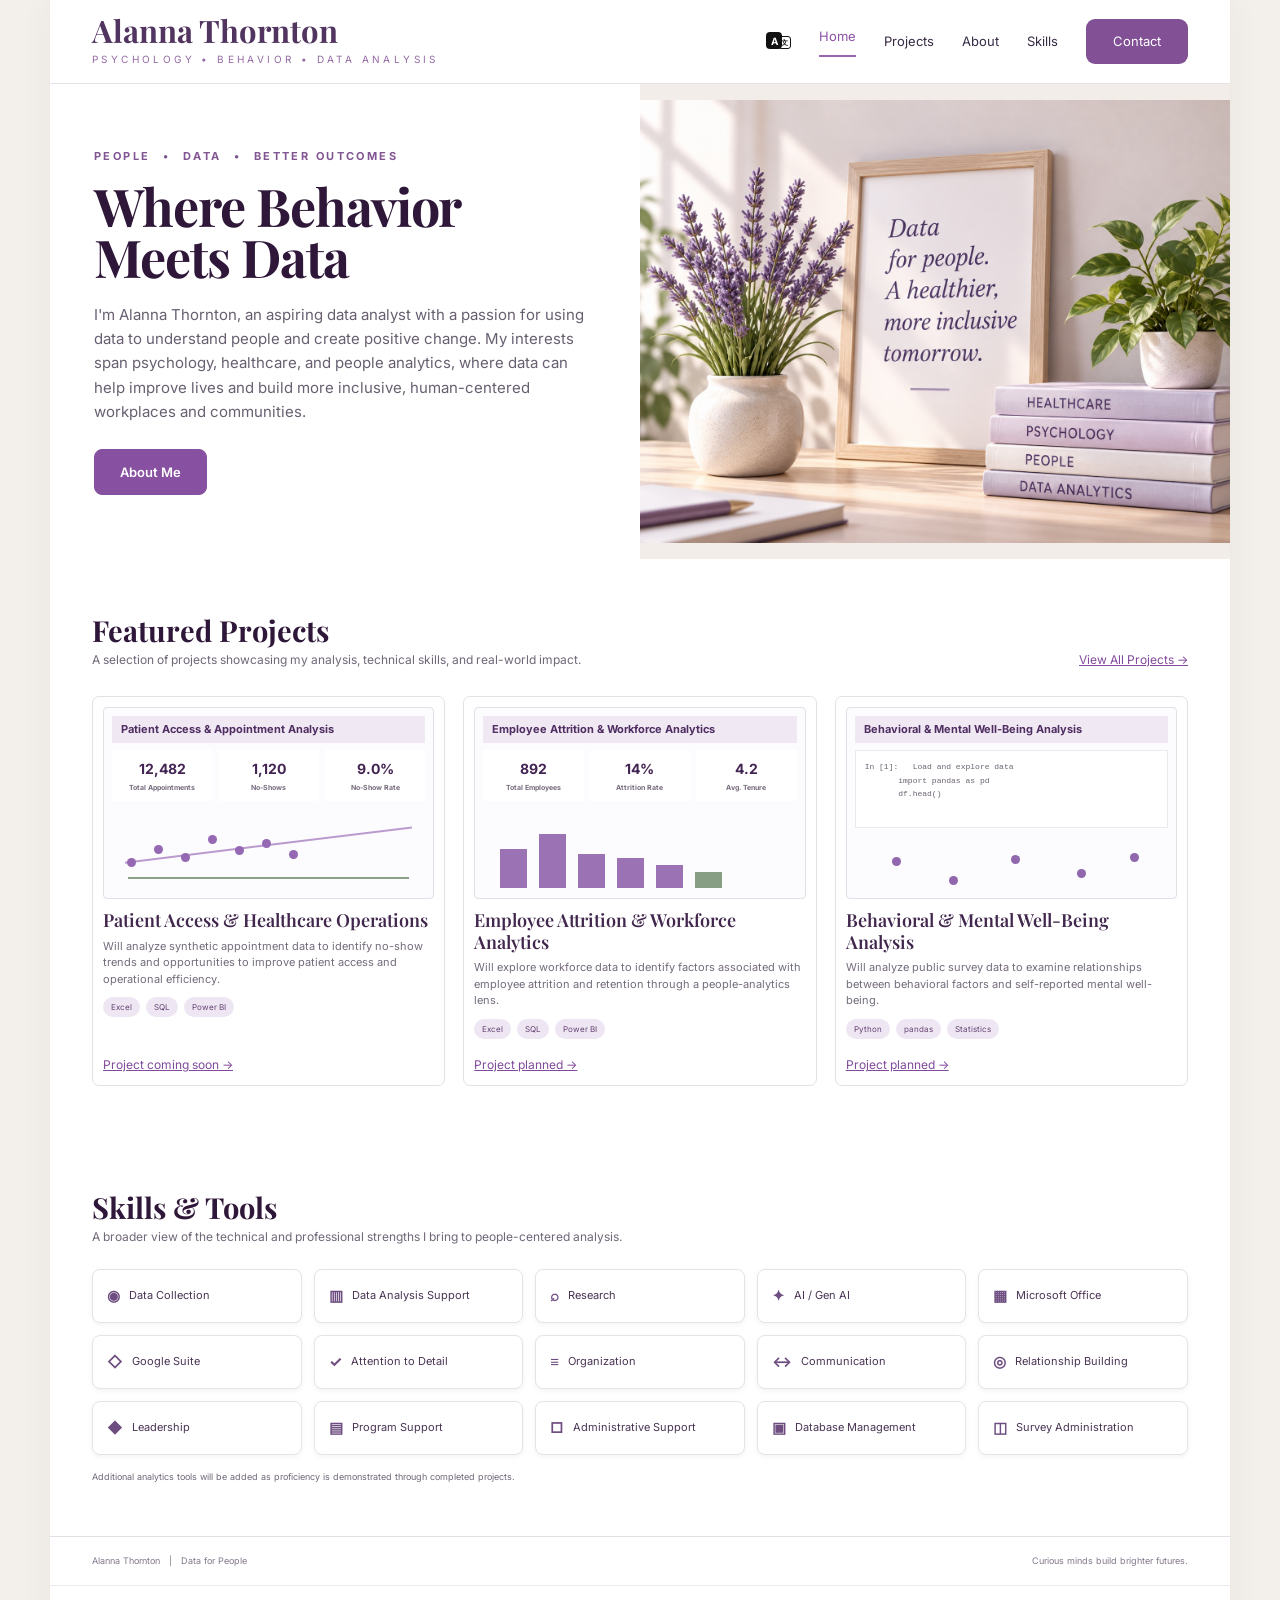
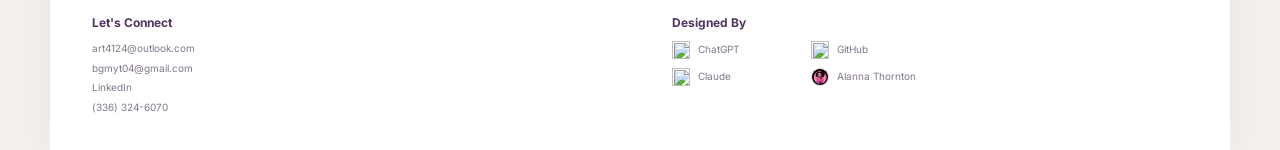
==== index.html @ a2063407 "Refresh site translations" ====
<!DOCTYPE html>
<html lang="en">
<head>
<meta charset="UTF-8">
<meta name="viewport" content="width=device-width,initial-scale=1.0">
<meta name="description" content="Alanna Thornton's data analytics portfolio focused on healthcare, people, and behavioral analytics.">
<title>Alanna Thornton | Data Analytics Portfolio</title>
<link rel="preconnect" href="https://fonts.googleapis.com">
<link rel="preconnect" href="https://fonts.gstatic.com" crossorigin>
<link href="https://fonts.googleapis.com/css2?family=Inter:wght@400;500;600;700&family=Playfair+Display:wght@600;700&display=swap" rel="stylesheet">
<link rel="stylesheet" href="styles.css?v=20260917-5">
<link rel="stylesheet" href="hero-fix.css?v=3">
<link rel="stylesheet" href="nav.css?v=4">
<link rel="stylesheet" href="footer.css?v=5">
<script src="language.js?v=2" defer></script>
<script src="contact-language.js?v=1" defer></script>
<script src="skills-language.js?v=1" defer></script>
<style>.hero h1{font-size:52px}@media(max-width:900px){.hero h1{font-size:48px}}@media(max-width:560px){.hero h1{font-size:40px}}</style>
</head>
<body id="top">
<div class="page-shell">
<header class="site-header">
<div class="wordmark"><strong>Alanna Thornton</strong><span>PSYCHOLOGY • BEHAVIOR • DATA ANALYSIS</span></div>
<nav aria-label="Main navigation">
<a class="active" href="#top">Home</a>
<div class="nav-dropdown">
<a href="projects.html">Projects</a>
<div class="nav-dropdown-menu" aria-label="Project categories">
<a href="healthcare.html">Healthcare</a>
<a href="workforce.html">Workforce</a>
<a href="behavioral.html">Behavioral</a>
</div>
</div>
<div class="nav-dropdown">
<a href="about.html">About</a>
<div class="nav-dropdown-menu" aria-label="About sections">
<a href="about.html#who-i-am">Who I Am</a>
<a href="about.html#work-experience">Work Experience</a>
<a href="about.html#certificates">Certificates</a>
</div>
</div>
<a href="#skills">Skills</a>
<a class="connect" data-contact-nav href="contact.html">Contact</a>
</nav>
</header>
<main>
<section class="hero">
<div class="hero-copy"><p class="kicker">PEOPLE <span>•</span> DATA <span>•</span> BETTER OUTCOMES</p><h1>Where Behavior<br>Meets Data</h1><p>I'm Alanna Thornton, an aspiring data analyst with a passion for using data to understand people and create positive change. My interests span psychology, healthcare, and people analytics, where data can help improve lives and build more inclusive, human-centered workplaces and communities.</p><div class="actions"><a class="btn primary" href="about.html">About Me</a></div></div>
<div class="hero-art"><img src="hero.png?v=1" alt="Lavender flowers, a framed message about data for people, a plant, and books labeled healthcare, psychology, people, and data analytics"></div>
</section>
<section class="projects section" id="projects">
<div class="section-title"><div><h2>Featured Projects</h2><p>A selection of projects showcasing my analysis, technical skills, and real-world impact.</p></div><a href="projects.html">View All Projects →</a></div>
<div class="cards">
<article class="project-card"><div class="preview healthcare"><div class="preview-title">Patient Access & Appointment Analysis</div><div class="metrics"><b>12,482<small>Total Appointments</small></b><b>1,120<small>No-Shows</small></b><b>9.0%<small>No-Show Rate</small></b></div><div class="line-chart"><i></i><i></i><i></i><i></i><i></i><i></i><i></i></div><div class="baseline"></div></div><h3>Patient Access & Healthcare Operations</h3><p>Will analyze synthetic appointment data to identify no-show trends and opportunities to improve patient access and operational efficiency.</p><div class="chips"><span>Excel</span><span>SQL</span><span>Power BI</span></div><a class="project-link" href="#">Project coming soon →</a></article>
<article class="project-card"><div class="preview workforce"><div class="preview-title">Employee Attrition & Workforce Analytics</div><div class="metrics"><b>892<small>Total Employees</small></b><b>14%<small>Attrition Rate</small></b><b>4.2<small>Avg. Tenure</small></b></div><div class="bar-chart"><i></i><i></i><i></i><i></i><i></i><i></i></div></div><h3>Employee Attrition & Workforce Analytics</h3><p>Will explore workforce data to identify factors associated with employee attrition and retention through a people-analytics lens.</p><div class="chips"><span>Excel</span><span>SQL</span><span>Power BI</span></div><a class="project-link" href="#">Project planned →</a></article>
<article class="project-card"><div class="preview behavior"><div class="preview-title">Behavioral & Mental Well-Being Analysis</div><div class="code">In [1]: &nbsp; Load and explore data<br>&nbsp;&nbsp;&nbsp;&nbsp;&nbsp;&nbsp;&nbsp;import pandas as pd<br>&nbsp;&nbsp;&nbsp;&nbsp;&nbsp;&nbsp;&nbsp;df.head()</div><div class="scatter"><i></i><i></i><i></i><i></i><i></i></div></div><h3>Behavioral & Mental Well-Being Analysis</h3><p>Will analyze public survey data to examine relationships between behavioral factors and self-reported mental well-being.</p><div class="chips"><span>Python</span><span>pandas</span><span>Statistics</span></div><a class="project-link" href="#">Project planned →</a></article>
</div>
</section>
<section class="lower section"><div class="skills skills-expanded" id="skills"><h2>Skills & Tools</h2><p>A broader view of the technical and professional strengths I bring to people-centered analysis.</p><div class="skill-grid"><span><b>◉</b> Data Collection</span><span><b>▥</b> Data Analysis Support</span><span><b>⌕</b> Research</span><span><b>✦</b> AI / Gen AI</span><span><b>▦</b> Microsoft Office</span><span><b>◇</b> Google Suite</span><span><b>✓</b> Attention to Detail</span><span><b>≡</b> Organization</span><span><b>↔</b> Communication</span><span><b>◎</b> Relationship Building</span><span data-skill-key="leadership"><b>◆</b> Leadership</span><span data-skill-key="program"><b>▤</b> Program Support</span><span data-skill-key="admin"><b>□</b> Administrative Support</span><span data-skill-key="database"><b>▣</b> Database Management</span><span data-skill-key="surveys"><b>◫</b> Survey Administration</span></div><p class="note">Additional analytics tools will be added as proficiency is demonstrated through completed projects.</p></div></section>
</main>
<footer class="home-footer">
<div class="footer-note"><span>Alanna Thornton &nbsp; | &nbsp; Data for People</span><span>Curious minds build brighter futures.</span></div>
<div class="footer-columns">
<div class="footer-connect">
<strong>Let's Connect</strong>
<a href="mailto:art4124@outlook.com">art4124@outlook.com</a>
<a href="mailto:bgmyt04@gmail.com">bgmyt04@gmail.com</a>
<a href="https://www.linkedin.com/in/alannathornton" target="_blank" rel="noopener noreferrer">LinkedIn</a>
<a href="tel:+13363246070">(336) 324-6070</a>
</div>
<div class="footer-designed">
<strong>Designed By</strong>
<div class="design-list">
<a class="design-item" href="https://chatgpt.com/" target="_blank" rel="noopener noreferrer"><img class="design-icon" src="https://chatgpt.com/favicon.ico" alt="">ChatGPT</a>
<a class="design-item" href="https://github.com/art4124/data-analytics-portfolio" target="_blank" rel="noopener noreferrer"><img class="design-icon" src="https://cdn.simpleicons.org/github/51345F" alt="">GitHub</a>
<a class="design-item" href="https://claude.ai/" target="_blank" rel="noopener noreferrer"><img class="design-icon" src="https://cdn.simpleicons.org/claude/D97757" alt="">Claude</a>
<a class="design-item" href="about.html"><img class="design-icon personal" src="icon.WEBP?v=1" alt="">Alanna Thornton</a>
</div>
</div>
</div>
</footer>
</div>
</body>
</html>
---- styles.css ----
:root{--lav:#A78BCA;--plum:#51345F;--deep:#2f1739;--light:#EAE1F2;--sage:#879D84;--ivory:#FAF8F5;--paper:#fff;--gray:#E9E7EB;--text:#29242D;--muted:#706778;--line:#e5dfe7;--panel:#f8f4f8}*{box-sizing:border-box}html{scroll-behavior:smooth}body{margin:0;background:#f3f0eb;color:var(--text);font-family:Inter,sans-serif;line-height:1.55}.page-shell{width:min(1180px,100%);margin:0 auto;background:#fff;box-shadow:0 0 32px rgba(60,45,55,.05)}.site-header{height:84px;padding:0 42px;display:flex;align-items:center;justify-content:space-between;border-bottom:1px solid var(--line);background:#fff}.wordmark{text-decoration:none;color:var(--plum);display:flex;flex-direction:column}.wordmark strong{font:700 31px/1 'Playfair Display',serif}.wordmark span{font-size:10px;letter-spacing:.34em;margin-top:6px;color:#9469a3}.site-header nav{display:flex;align-items:center;gap:28px}.site-header nav a{font-size:13px;text-decoration:none;color:#382b45}.site-header nav .active{color:#8b52a4;border-bottom:2px solid #9a66b2;padding-bottom:8px}.site-header .connect{background:#815095;color:#fff;padding:12px 27px;border-radius:9px}.hero{display:grid;grid-template-columns:51% 49%;min-height:475px;background:#fff}.hero-copy{padding:56px 38px 54px 42px;display:flex;flex-direction:column;justify-content:center}.kicker{font-size:11px;letter-spacing:.22em;color:#825593;font-weight:700;margin:0 0 16px}.kicker span{padding:0 7px;color:#795386}.hero h1,.section-title h2,.about h2,.lower h2{font-family:'Playfair Display',serif;color:var(--deep)}.hero h1{font-size:54px;line-height:.98;letter-spacing:-.02em;margin:0 0 20px}.hero-copy>p:not(.kicker){max-width:560px;margin:0 0 25px;color:#685f70;font-size:15px;line-height:1.62}.actions,.contact-actions{display:flex;gap:14px;flex-wrap:wrap}.btn{display:inline-flex;align-items:center;justify-content:center;text-decoration:none;padding:12px 25px;border-radius:8px;font-size:13px;font-weight:600;transition:.2s ease}.btn.primary{background:#8750a1;color:#fff;border:1px solid #8750a1}.btn.outline{border:1px solid #9567aa;color:#684177;background:#fff}.btn:hover{transform:translateY(-1px)}.hero-art{overflow:hidden;background:#f3ede9}.hero-art img{display:block;width:100%;height:100%;min-height:475px;object-fit:cover}.section{padding:56px 42px}.projects{background:#fff}.section-title{display:flex;justify-content:space-between;align-items:flex-end;gap:28px;margin-bottom:26px}.section-title h2,.about h2,.lower h2{font-size:29px;line-height:1.08;margin:0}.section-title p,.lower p{font-size:12px;color:var(--muted);margin:5px 0 0}.section-title>a,.project-link{color:#814a9b;font-size:12px}.cards{display:grid;grid-template-columns:repeat(3,1fr);gap:18px}.project-card{border:1px solid var(--line);border-radius:7px;padding:10px;background:#fff;display:flex;flex-direction:column;min-height:390px}.preview{height:192px;border:1px solid #e4dfe6;border-radius:4px;background:#fcfbfd;padding:8px;overflow:hidden}.preview-title{height:27px;padding:5px 9px;background:#f0e9f4;color:#4f2e62;font-size:11px;font-weight:700}.metrics{display:grid;grid-template-columns:repeat(3,1fr);gap:6px;margin:7px 0}.metrics b{background:#fff;text-align:center;color:#432452;padding:8px 2px;font-size:14px}.metrics small{display:block;color:#776d7e;font-size:7px;margin-top:3px}.line-chart{height:68px;display:flex;align-items:flex-end;gap:18px;padding:9px 15px;position:relative}.line-chart:before{content:"";position:absolute;left:13px;right:13px;top:36px;border-top:2px solid #9f73b9;transform:skewY(-7deg);opacity:.7}.line-chart i{width:9px;height:9px;border-radius:50%;background:#9568b3;position:relative;z-index:2}.line-chart i:nth-child(2){transform:translateY(-13px)}.line-chart i:nth-child(3){transform:translateY(-5px)}.line-chart i:nth-child(4){transform:translateY(-23px)}.line-chart i:nth-child(5){transform:translateY(-12px)}.line-chart i:nth-child(6){transform:translateY(-19px)}.line-chart i:nth-child(7){transform:translateY(-8px)}.baseline{margin:1px 16px;border-top:2px solid #8aa087}.bar-chart{height:88px;display:flex;align-items:flex-end;gap:12px;padding:8px 17px}.bar-chart i{width:27px;background:#9b72b4;height:55%}.bar-chart i:nth-child(2){height:76%}.bar-chart i:nth-child(3){height:48%}.bar-chart i:nth-child(4){height:42%}.bar-chart i:nth-child(5){height:32%}.bar-chart i:nth-child(6){height:23%;background:#879D84}.code{font:8px/1.7 monospace;color:#6b6271;background:#fff;border:1px solid #ece8ee;margin-top:7px;padding:9px;height:78px}.scatter{height:70px;position:relative}.scatter i{position:absolute;width:9px;height:9px;border-radius:50%;background:#9066ad}.scatter i:nth-child(1){left:12%;top:42%}.scatter i:nth-child(2){left:30%;top:69%}.scatter i:nth-child(3){left:50%;top:39%}.scatter i:nth-child(4){left:71%;top:58%}.scatter i:nth-child(5){left:88%;top:36%}.project-card h3{font:600 18px/1.2 'Playfair Display',serif;color:#41264d;margin:11px 0 6px}.project-card>p{font-size:11px;line-height:1.5;color:#746b7b;margin:0 0 10px}.chips{display:flex;gap:6px;margin:0 0 9px;flex-wrap:wrap}.chips span{font-size:8px;background:#eee7f3;color:#654273;border-radius:12px;padding:4px 8px}.project-link{margin-top:auto;display:inline-block}.about{position:relative;background:linear-gradient(90deg,#faf8fb,#f5eff5);display:grid;grid-template-columns:42% 58%;gap:48px;align-items:center;border-top:1px solid #eee8ef;border-bottom:1px solid #eee8ef;padding-top:64px;padding-bottom:64px;overflow:hidden}.about:before{content:"❧";position:absolute;left:-8px;bottom:-24px;font-size:145px;color:#cbb8dc;opacity:.35;transform:rotate(-23deg)}.about-heading,.about-copy{position:relative;z-index:1}.about-copy{border-left:1px solid #d7ccd9;padding-left:42px}.about-copy p{font-size:13px;line-height:1.65;color:#71677b;margin:0 0 20px;max-width:560px}.about-copy .btn{padding:10px 18px;font-size:11px}.lower{display:block;background:#fff;padding-top:50px;padding-bottom:52px}.skills{padding:0;border:0}.skill-grid{display:grid;grid-template-columns:repeat(5,minmax(0,1fr));gap:12px;margin-top:22px}.skill-grid span{display:flex;align-items:center;gap:9px;min-height:54px;background:#fff;border:1px solid #e7e1e8;border-radius:8px;padding:12px 14px;font-size:11px;line-height:1.35;color:#493454;box-shadow:0 2px 5px rgba(63,45,70,.05)}.skill-grid b{font-size:15px;color:#6e4e80;flex:0 0 auto}.note{margin-top:15px!important;font-size:9px!important}.contact{padding-left:40px}.contact p{max-width:430px;line-height:1.55;margin:6px 0 18px}.contact .btn{padding:11px 18px;font-size:11px}.disabled{opacity:.76;cursor:default;pointer-events:none}footer{padding:17px 42px;display:flex;justify-content:space-between;gap:20px;font-size:9px;color:#82778a;background:#fff;border-top:1px solid #e5dee7}@media(max-width:900px){.site-header{height:auto;padding:18px 24px;align-items:flex-start}.wordmark strong{font-size:25px}.site-header nav{gap:14px;flex-wrap:wrap;justify-content:flex-end}.site-header nav a{font-size:11px}.site-header .connect{padding:9px 13px}.hero{grid-template-columns:1fr}.hero-copy{padding:54px 30px}.hero h1{font-size:50px}.hero-art img{min-height:390px}.cards{grid-template-columns:1fr}.project-card{min-height:0}.preview{height:230px}.about{grid-template-columns:1fr}.about-copy{border-left:0;border-top:1px solid #d7ccd9;padding:28px 0 0}.skill-grid{grid-template-columns:repeat(3,1fr)}}@media(max-width:560px){.site-header{display:block}.wordmark{margin-bottom:17px}.site-header nav{justify-content:flex-start}.site-header nav a{font-size:10px}.hero-copy,.section{padding-left:22px;padding-right:22px}.hero h1{font-size:42px}.hero-art img{min-height:300px}.section-title{display:block}.section-title>a{display:inline-block;margin-top:10px}.section{padding-top:44px;padding-bottom:44px}.skill-grid{grid-template-columns:1fr}.about:before{font-size:100px}.contact-actions{align-items:stretch;flex-direction:column}.contact .btn{width:100%}footer{padding:16px 22px;flex-direction:column}}
---- hero-fix.css ----
.page-shell{overflow-x:hidden}.hero{display:grid;grid-template-columns:50% 50%;min-height:430px;background:#fff;overflow:hidden}.hero-copy{padding:52px 44px;display:flex;flex-direction:column;justify-content:center;min-width:0}.hero-art{position:relative;display:flex;align-items:center;justify-content:center;overflow:hidden;background:#f3ede9;min-height:430px;min-width:0}.hero-art img{width:100%;max-width:100%;height:100%;display:block;object-fit:contain;object-position:center center;background:#f3ede9}@media(max-width:900px){.hero{grid-template-columns:1fr}.hero-art{min-height:330px}.hero-art img{height:330px;object-fit:contain}}@media(max-width:560px){.hero-copy{padding:42px 22px}.hero-art{min-height:260px}.hero-art img{height:260px;object-fit:contain}}
---- nav.css ----
.site-header nav> a,.site-header nav .nav-dropdown>a{transition:color .2s ease,opacity .2s ease}.site-header nav> a:not(.active):hover,.site-header nav .nav-dropdown>a:hover{color:#8750a1}.nav-dropdown{position:relative;display:flex;align-items:center}.nav-dropdown>a{font-size:13px;text-decoration:none;color:#382b45;white-space:nowrap}.nav-dropdown-menu{position:absolute;top:calc(100% + 12px);left:50%;z-index:50;min-width:170px;padding:8px;background:#fff;border:1px solid #e5dfe7;border-radius:9px;box-shadow:0 12px 28px rgba(60,45,55,.12);opacity:0;visibility:hidden;pointer-events:none;transform:translate(-50%,-6px);transition:opacity .18s ease,transform .18s ease,visibility .18s ease}.nav-dropdown:hover .nav-dropdown-menu,.nav-dropdown:focus-within .nav-dropdown-menu{opacity:1;visibility:visible;pointer-events:auto;transform:translate(-50%,0)}.nav-dropdown-menu a{display:block;padding:9px 11px;border-radius:6px;font-size:12px!important;line-height:1.2;text-decoration:none;color:#4b3b53!important;white-space:nowrap;transition:background .18s ease,color .18s ease}.nav-dropdown-menu a:hover,.nav-dropdown-menu a:focus-visible{background:#f2ebf6;color:#76468b!important}.nav-dropdown-menu::before{content:"";position:absolute;left:0;right:0;top:-13px;height:13px}.language-switcher{position:relative;display:flex;align-items:center;flex:0 0 auto}.language-toggle{position:relative;width:25px;height:20px;padding:0;border:0;background:transparent;cursor:pointer}.lang-glyph{position:absolute;display:flex;align-items:center;justify-content:center;font-family:Inter,sans-serif;font-weight:700;line-height:1}.lang-a{left:0;top:1px;width:16px;height:17px;border-radius:4px;background:#111;color:#fff;font-size:10px;z-index:2}.lang-char{left:12px;top:5px;width:13px;height:13px;border:1.1px solid #111;border-radius:3px;background:#fff;color:#111;font-size:7px;z-index:1}.language-toggle:hover .lang-a,.language-toggle:focus-visible .lang-a{background:#51345f}.language-toggle:focus-visible{outline:2px solid #a78bca;outline-offset:2px;border-radius:4px}.language-menu{position:absolute;top:calc(100% + 10px);left:0;z-index:60;min-width:142px;padding:7px;background:#fff;border:1px solid #e5dfe7;border-radius:9px;box-shadow:0 12px 28px rgba(60,45,55,.14);opacity:0;visibility:hidden;pointer-events:none;transform:translateY(-5px);transition:opacity .18s ease,transform .18s ease,visibility .18s ease}.language-switcher.open .language-menu{opacity:1;visibility:visible;pointer-events:auto;transform:translateY(0)}.language-menu button{width:100%;border:0;background:transparent;border-radius:6px;padding:9px 10px;text-align:left;font:500 12px/1.2 Inter,sans-serif;color:#4b3b53;cursor:pointer}.language-menu button:hover,.language-menu button:focus-visible{background:#f2ebf6;color:#76468b;outline:none}.language-menu button.active{background:#eee7f3;color:#654273;font-weight:700}@media(max-width:900px){.nav-dropdown-menu{left:0;transform:translate(0,-6px)}.nav-dropdown:hover .nav-dropdown-menu,.nav-dropdown:focus-within .nav-dropdown-menu{transform:translate(0,0)}.language-menu{left:0}}
---- footer.css ----
.home-footer{display:block;padding:0;background:#fff;border-top:1px solid #e5dee7;color:#82778a}.footer-note{padding:17px 42px;display:flex;justify-content:space-between;gap:20px;font-size:9px;border-bottom:1px solid #eee8ef}.footer-columns{display:grid;grid-template-columns:repeat(2,minmax(0,1fr));gap:64px;padding:30px 42px 36px}.footer-connect,.footer-designed{display:flex;flex-direction:column;align-items:flex-start;gap:5px}.footer-connect{max-width:240px}.footer-connect strong,.footer-designed strong{font-size:12px;line-height:1.2;color:#51345f;margin-bottom:6px}.footer-connect a{font-size:10px;line-height:1.45;color:#82778a;text-decoration:none;transition:color .18s ease}.footer-connect a:hover,.footer-connect a:focus-visible{color:#8750a1;text-decoration:underline}.footer-designed{max-width:260px}.design-list{display:grid;grid-template-columns:repeat(2,minmax(0,1fr));gap:9px 18px;width:100%}.design-item{display:flex;align-items:center;gap:8px;min-width:0;font-size:10px;line-height:1.35;color:#82778a;text-decoration:none;transition:color .18s ease}.design-item:hover,.design-item:focus-visible{color:#8750a1}.design-icon{width:18px;height:18px;flex:0 0 18px;display:block;object-fit:contain}.design-icon.personal{border-radius:50%;object-fit:cover;border:1px solid #ded2e3}@media(max-width:560px){.footer-note{padding:16px 22px;flex-direction:column;gap:5px}.footer-columns{grid-template-columns:1fr;padding:26px 22px 30px;gap:28px}.footer-connect,.footer-designed{max-width:none}.design-list{grid-template-columns:repeat(2,minmax(0,1fr));max-width:330px}}
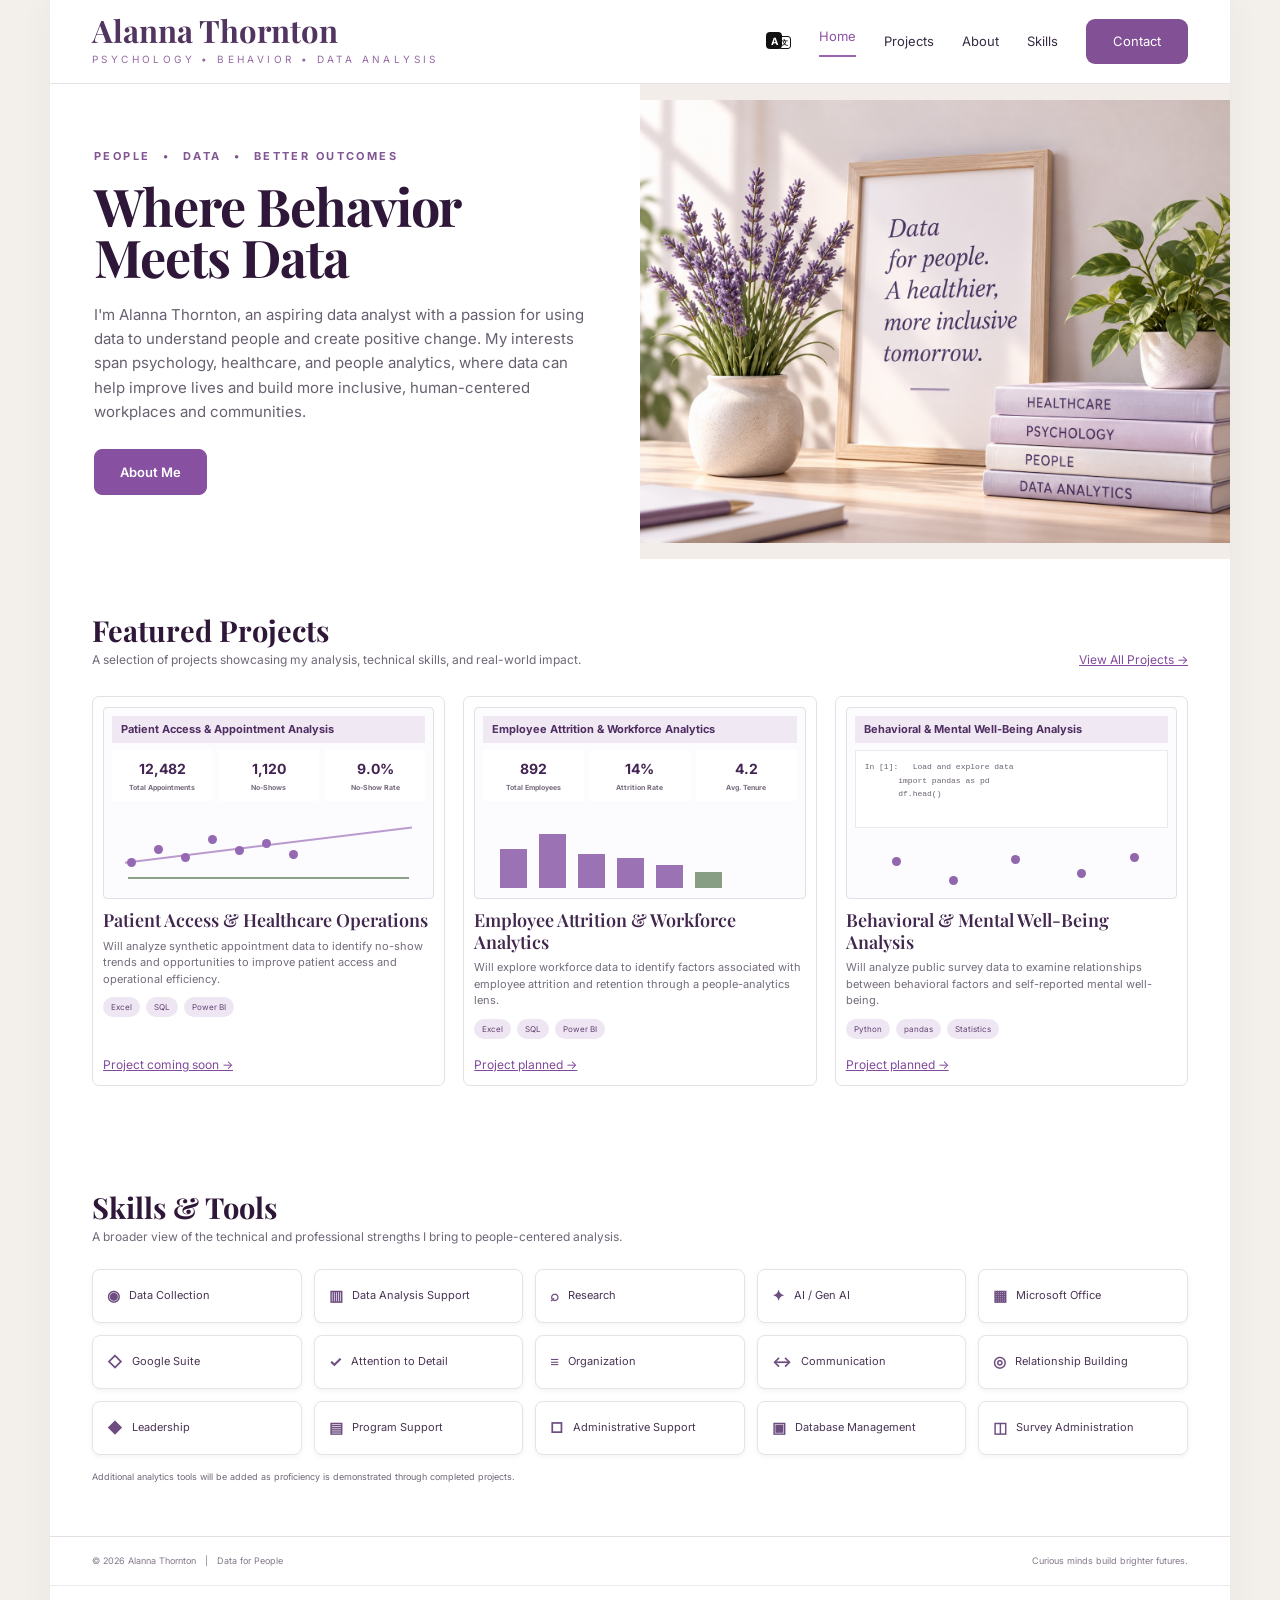
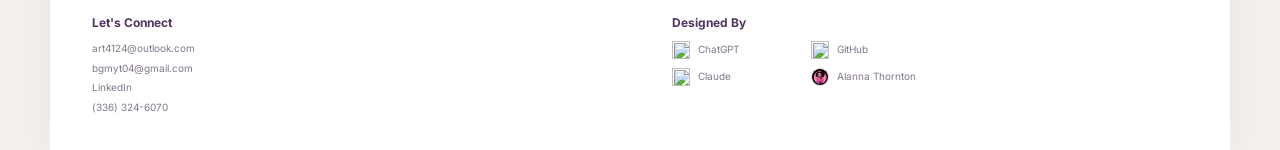
==== commit 0d212e36: "Add copyright year to portfolio footer" ====
--- a/index.html
+++ b/index.html
@@ -12,9 +12,9 @@
 <link rel="stylesheet" href="hero-fix.css?v=3">
 <link rel="stylesheet" href="nav.css?v=4">
 <link rel="stylesheet" href="footer.css?v=5">
-<script src="language.js?v=2" defer></script>
-<script src="contact-language.js?v=1" defer></script>
-<script src="skills-language.js?v=1" defer></script>
+<script src="language.js?v=3" defer></script>
+<script src="contact-language.js?v=3" defer></script>
+<script src="skills-language.js?v=3" defer></script>
 <style>.hero h1{font-size:52px}@media(max-width:900px){.hero h1{font-size:48px}}@media(max-width:560px){.hero h1{font-size:40px}}</style>
 </head>
 <body id="top">
@@ -59,7 +59,7 @@
 <section class="lower section"><div class="skills skills-expanded" id="skills"><h2>Skills & Tools</h2><p>A broader view of the technical and professional strengths I bring to people-centered analysis.</p><div class="skill-grid"><span><b>◉</b> Data Collection</span><span><b>▥</b> Data Analysis Support</span><span><b>⌕</b> Research</span><span><b>✦</b> AI / Gen AI</span><span><b>▦</b> Microsoft Office</span><span><b>◇</b> Google Suite</span><span><b>✓</b> Attention to Detail</span><span><b>≡</b> Organization</span><span><b>↔</b> Communication</span><span><b>◎</b> Relationship Building</span><span data-skill-key="leadership"><b>◆</b> Leadership</span><span data-skill-key="program"><b>▤</b> Program Support</span><span data-skill-key="admin"><b>□</b> Administrative Support</span><span data-skill-key="database"><b>▣</b> Database Management</span><span data-skill-key="surveys"><b>◫</b> Survey Administration</span></div><p class="note">Additional analytics tools will be added as proficiency is demonstrated through completed projects.</p></div></section>
 </main>
 <footer class="home-footer">
-<div class="footer-note"><span>Alanna Thornton &nbsp; | &nbsp; Data for People</span><span>Curious minds build brighter futures.</span></div>
+<div class="footer-note"><span>© 2026 Alanna Thornton &nbsp; | &nbsp; Data for People</span><span>Curious minds build brighter futures.</span></div>
 <div class="footer-columns">
 <div class="footer-connect">
 <strong>Let's Connect</strong>
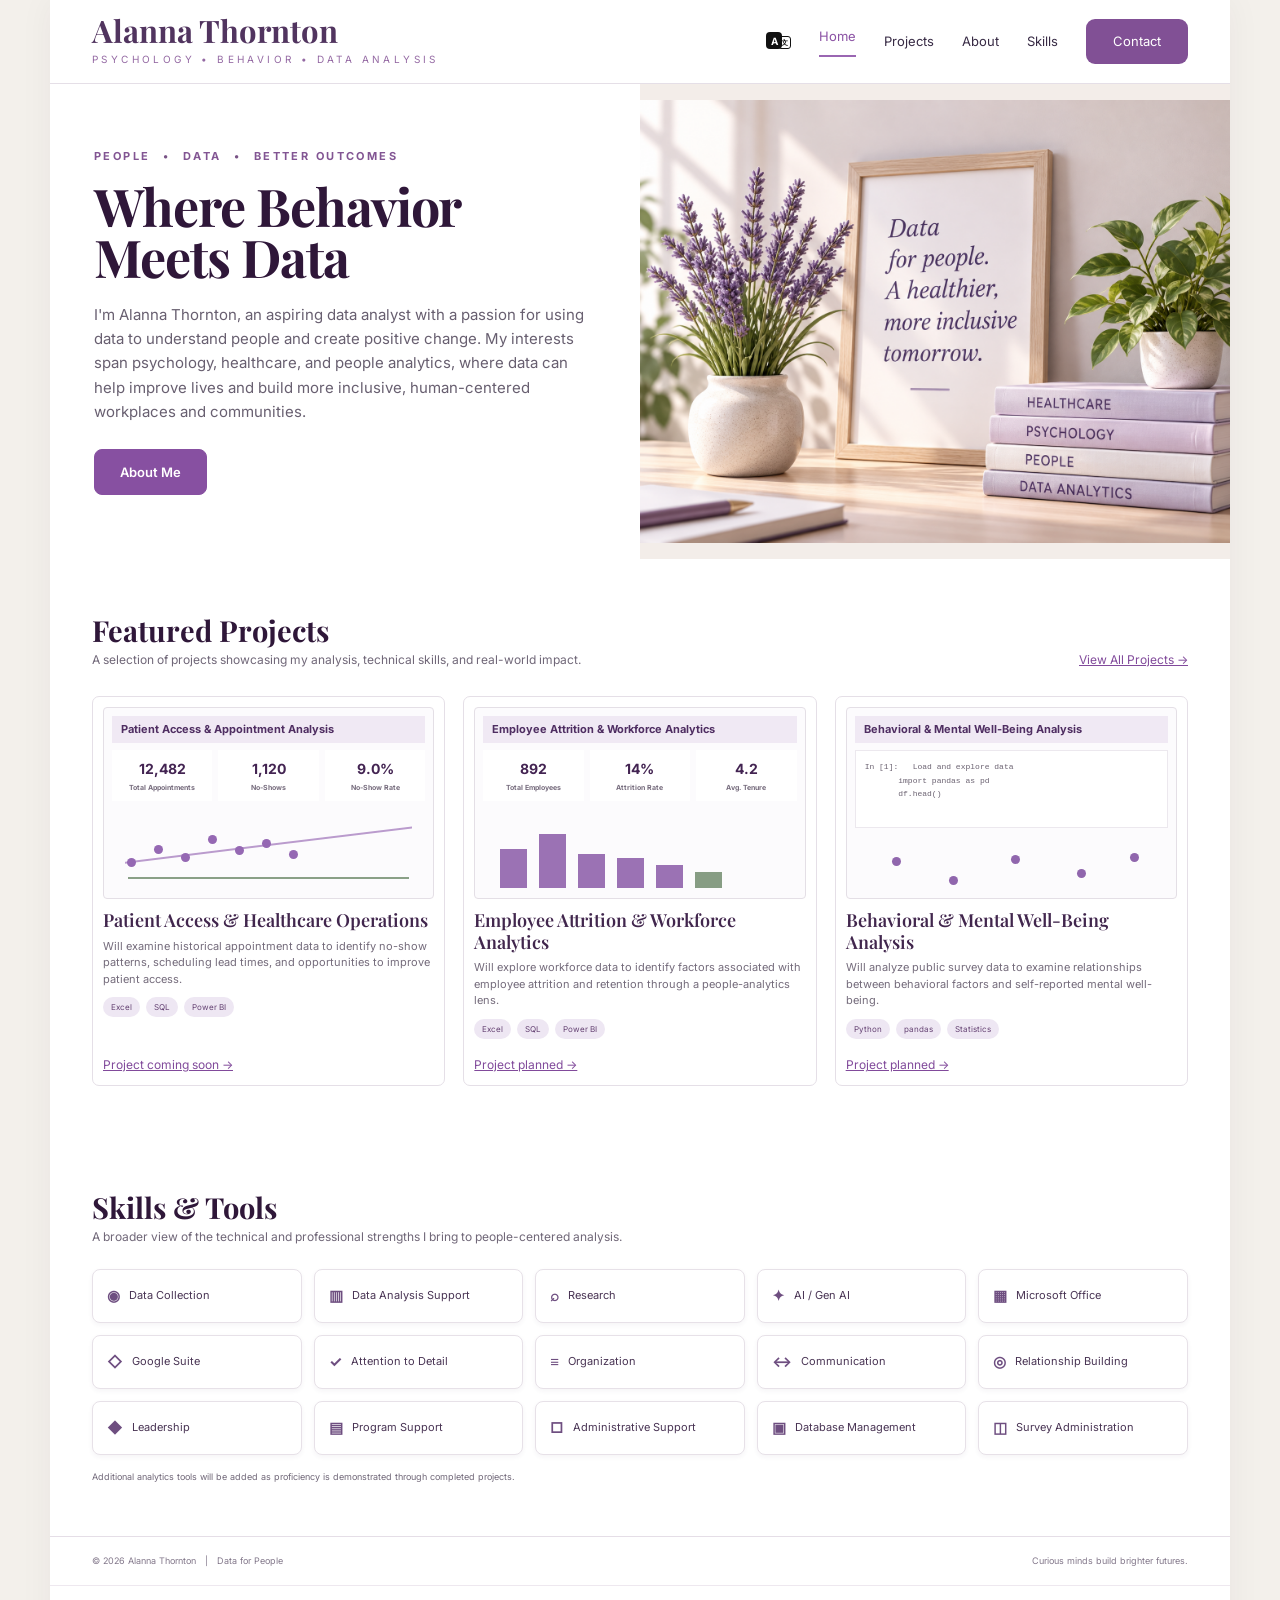
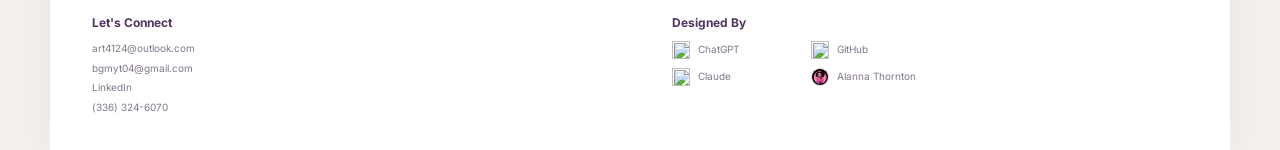
==== commit e1a51780: "Use Kaggle Medical Appointment No Shows for Project 01 card" ====
--- a/index.html
+++ b/index.html
@@ -51,7 +51,7 @@
 <section class="projects section" id="projects">
 <div class="section-title"><div><h2>Featured Projects</h2><p>A selection of projects showcasing my analysis, technical skills, and real-world impact.</p></div><a href="projects.html">View All Projects →</a></div>
 <div class="cards">
-<article class="project-card"><div class="preview healthcare"><div class="preview-title">Patient Access & Appointment Analysis</div><div class="metrics"><b>12,482<small>Total Appointments</small></b><b>1,120<small>No-Shows</small></b><b>9.0%<small>No-Show Rate</small></b></div><div class="line-chart"><i></i><i></i><i></i><i></i><i></i><i></i><i></i></div><div class="baseline"></div></div><h3>Patient Access & Healthcare Operations</h3><p>Will analyze synthetic appointment data to identify no-show trends and opportunities to improve patient access and operational efficiency.</p><div class="chips"><span>Excel</span><span>SQL</span><span>Power BI</span></div><a class="project-link" href="#">Project coming soon →</a></article>
+<article class="project-card"><div class="preview healthcare"><div class="preview-title">Patient Access & Appointment Analysis</div><div class="metrics"><b>12,482<small>Total Appointments</small></b><b>1,120<small>No-Shows</small></b><b>9.0%<small>No-Show Rate</small></b></div><div class="line-chart"><i></i><i></i><i></i><i></i><i></i><i></i><i></i></div><div class="baseline"></div></div><h3>Patient Access & Healthcare Operations</h3><p>Will examine historical appointment data to identify no-show patterns, scheduling lead times, and opportunities to improve patient access.</p><div class="chips"><span>Excel</span><span>SQL</span><span>Power BI</span></div><a class="project-link" href="#">Project coming soon →</a></article>
 <article class="project-card"><div class="preview workforce"><div class="preview-title">Employee Attrition & Workforce Analytics</div><div class="metrics"><b>892<small>Total Employees</small></b><b>14%<small>Attrition Rate</small></b><b>4.2<small>Avg. Tenure</small></b></div><div class="bar-chart"><i></i><i></i><i></i><i></i><i></i><i></i></div></div><h3>Employee Attrition & Workforce Analytics</h3><p>Will explore workforce data to identify factors associated with employee attrition and retention through a people-analytics lens.</p><div class="chips"><span>Excel</span><span>SQL</span><span>Power BI</span></div><a class="project-link" href="#">Project planned →</a></article>
 <article class="project-card"><div class="preview behavior"><div class="preview-title">Behavioral & Mental Well-Being Analysis</div><div class="code">In [1]: &nbsp; Load and explore data<br>&nbsp;&nbsp;&nbsp;&nbsp;&nbsp;&nbsp;&nbsp;import pandas as pd<br>&nbsp;&nbsp;&nbsp;&nbsp;&nbsp;&nbsp;&nbsp;df.head()</div><div class="scatter"><i></i><i></i><i></i><i></i><i></i></div></div><h3>Behavioral & Mental Well-Being Analysis</h3><p>Will analyze public survey data to examine relationships between behavioral factors and self-reported mental well-being.</p><div class="chips"><span>Python</span><span>pandas</span><span>Statistics</span></div><a class="project-link" href="#">Project planned →</a></article>
 </div>
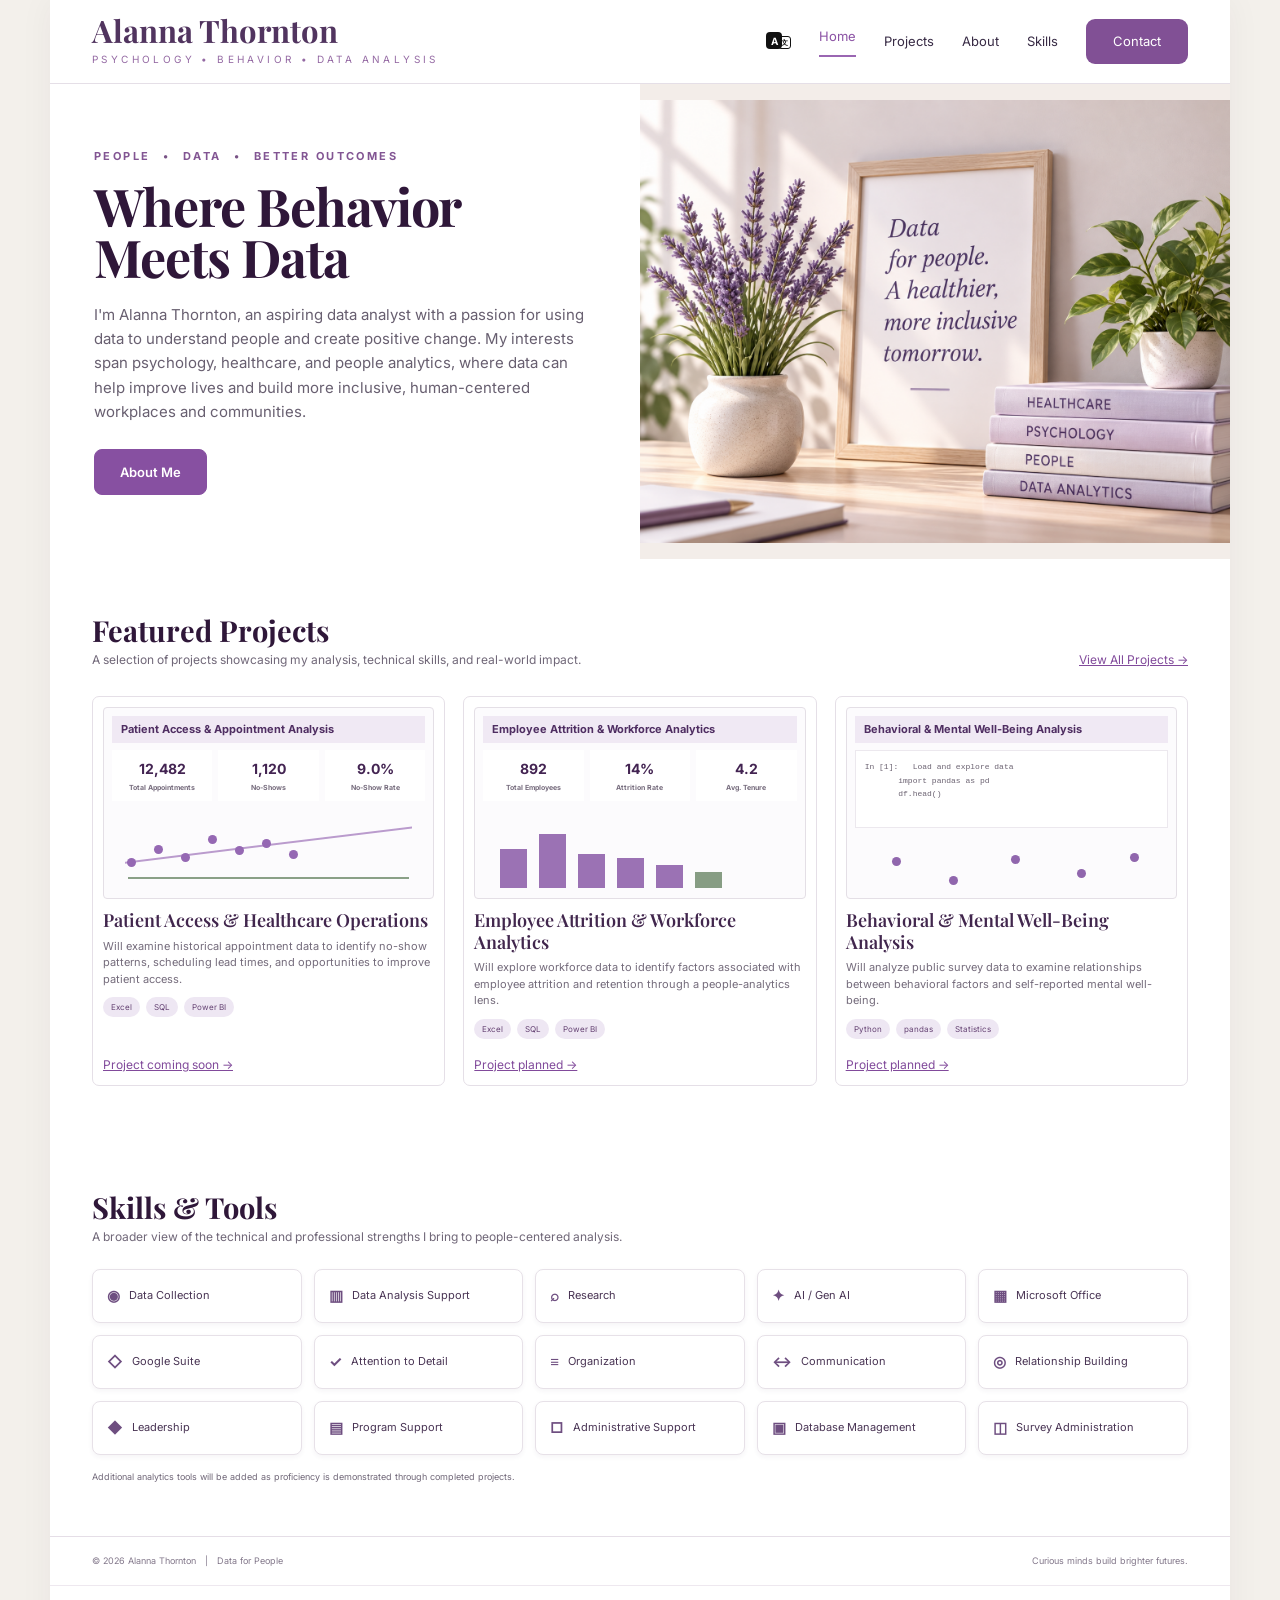
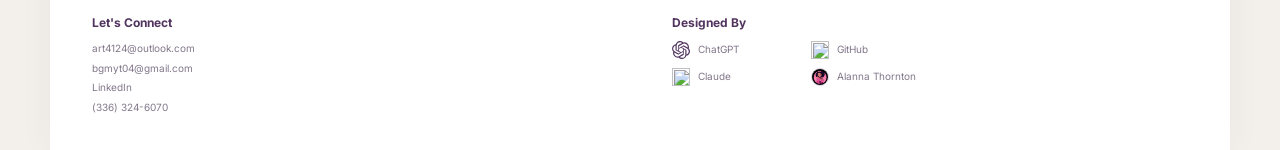
==== commit 1f3c467d: "Fix ChatGPT footer icon using embedded vector" ====
--- a/index.html
+++ b/index.html
@@ -12,7 +12,7 @@
 <link rel="stylesheet" href="hero-fix.css?v=3">
 <link rel="stylesheet" href="nav.css?v=4">
 <link rel="stylesheet" href="footer.css?v=5">
-<script src="language.js?v=3" defer></script>
+<script src="language.js?v=4" defer></script>
 <script src="contact-language.js?v=3" defer></script>
 <script src="skills-language.js?v=3" defer></script>
 <style>.hero h1{font-size:52px}@media(max-width:900px){.hero h1{font-size:48px}}@media(max-width:560px){.hero h1{font-size:40px}}</style>
@@ -71,7 +71,7 @@
 <div class="footer-designed">
 <strong>Designed By</strong>
 <div class="design-list">
-<a class="design-item" href="https://chatgpt.com/" target="_blank" rel="noopener noreferrer"><img class="design-icon" src="https://chatgpt.com/favicon.ico" alt="">ChatGPT</a>
+<a class="design-item" href="https://chatgpt.com/" target="_blank" rel="noopener noreferrer"><svg class="design-icon" role="img" aria-label="OpenAI logo" xmlns="http://www.w3.org/2000/svg" viewBox="0 0 24 24" fill="#51345F"><path d="M22.282 9.821a6 6 0 0 0-.516-4.91a6.05 6.05 0 0 0-6.51-2.9A6.065 6.065 0 0 0 4.981 4.18a6 6 0 0 0-3.998 2.9a6.05 6.05 0 0 0 .743 7.097a5.98 5.98 0 0 0 .51 4.911a6.05 6.05 0 0 0 6.515 2.9A6 6 0 0 0 13.26 24a6.06 6.06 0 0 0 5.772-4.206a6 6 0 0 0 3.997-2.9a6.06 6.06 0 0 0-.747-7.073M13.26 22.43a4.48 4.48 0 0 1-2.876-1.04l.141-.081l4.779-2.758a.8.8 0 0 0 .392-.681v-6.737l2.02 1.168a.07.07 0 0 1 .038.052v5.583a4.504 4.504 0 0 1-4.494 4.494M3.6 18.304a4.47 4.47 0 0 1-.535-3.014l.142.085l4.783 2.759a.77.77 0 0 0 .78 0l5.843-3.369v2.332a.08.08 0 0 1-.033.062L9.74 19.95a4.5 4.5 0 0 1-6.14-1.646M2.34 7.896a4.5 4.5 0 0 1 2.366-1.973V11.6a.77.77 0 0 0 .388.677l5.815 3.354l-2.02 1.168a.08.08 0 0 1-.071 0l-4.83-2.786A4.504 4.504 0 0 1 2.34 7.872zm16.597 3.855l-5.833-3.387L15.119 7.2a.08.08 0 0 1 .071 0l4.83 2.791a4.494 4.494 0 0 1-.676 8.105v-5.678a.79.79 0 0 0-.407-.667m2.01-3.023l-.141-.085l-4.774-2.782a.78.78 0 0 0-.785 0L9.409 9.23V6.897a.07.07 0 0 1 .028-.061l4.83-2.787a4.5 4.5 0 0 1 6.68 4.66zm-12.64 4.135l-2.02-1.164a.08.08 0 0 1-.038-.057V6.075a4.5 4.5 0 0 1 7.375-3.453l-.142.08L8.704 5.46a.8.8 0 0 0-.393.681zm1.097-2.365l2.602-1.5l2.607 1.5v2.999l-2.597 1.5l-2.607-1.5Z"/></svg>ChatGPT</a>
 <a class="design-item" href="https://github.com/art4124/data-analytics-portfolio" target="_blank" rel="noopener noreferrer"><img class="design-icon" src="https://cdn.simpleicons.org/github/51345F" alt="">GitHub</a>
 <a class="design-item" href="https://claude.ai/" target="_blank" rel="noopener noreferrer"><img class="design-icon" src="https://cdn.simpleicons.org/claude/D97757" alt="">Claude</a>
 <a class="design-item" href="about.html"><img class="design-icon personal" src="icon.WEBP?v=1" alt="">Alanna Thornton</a>
